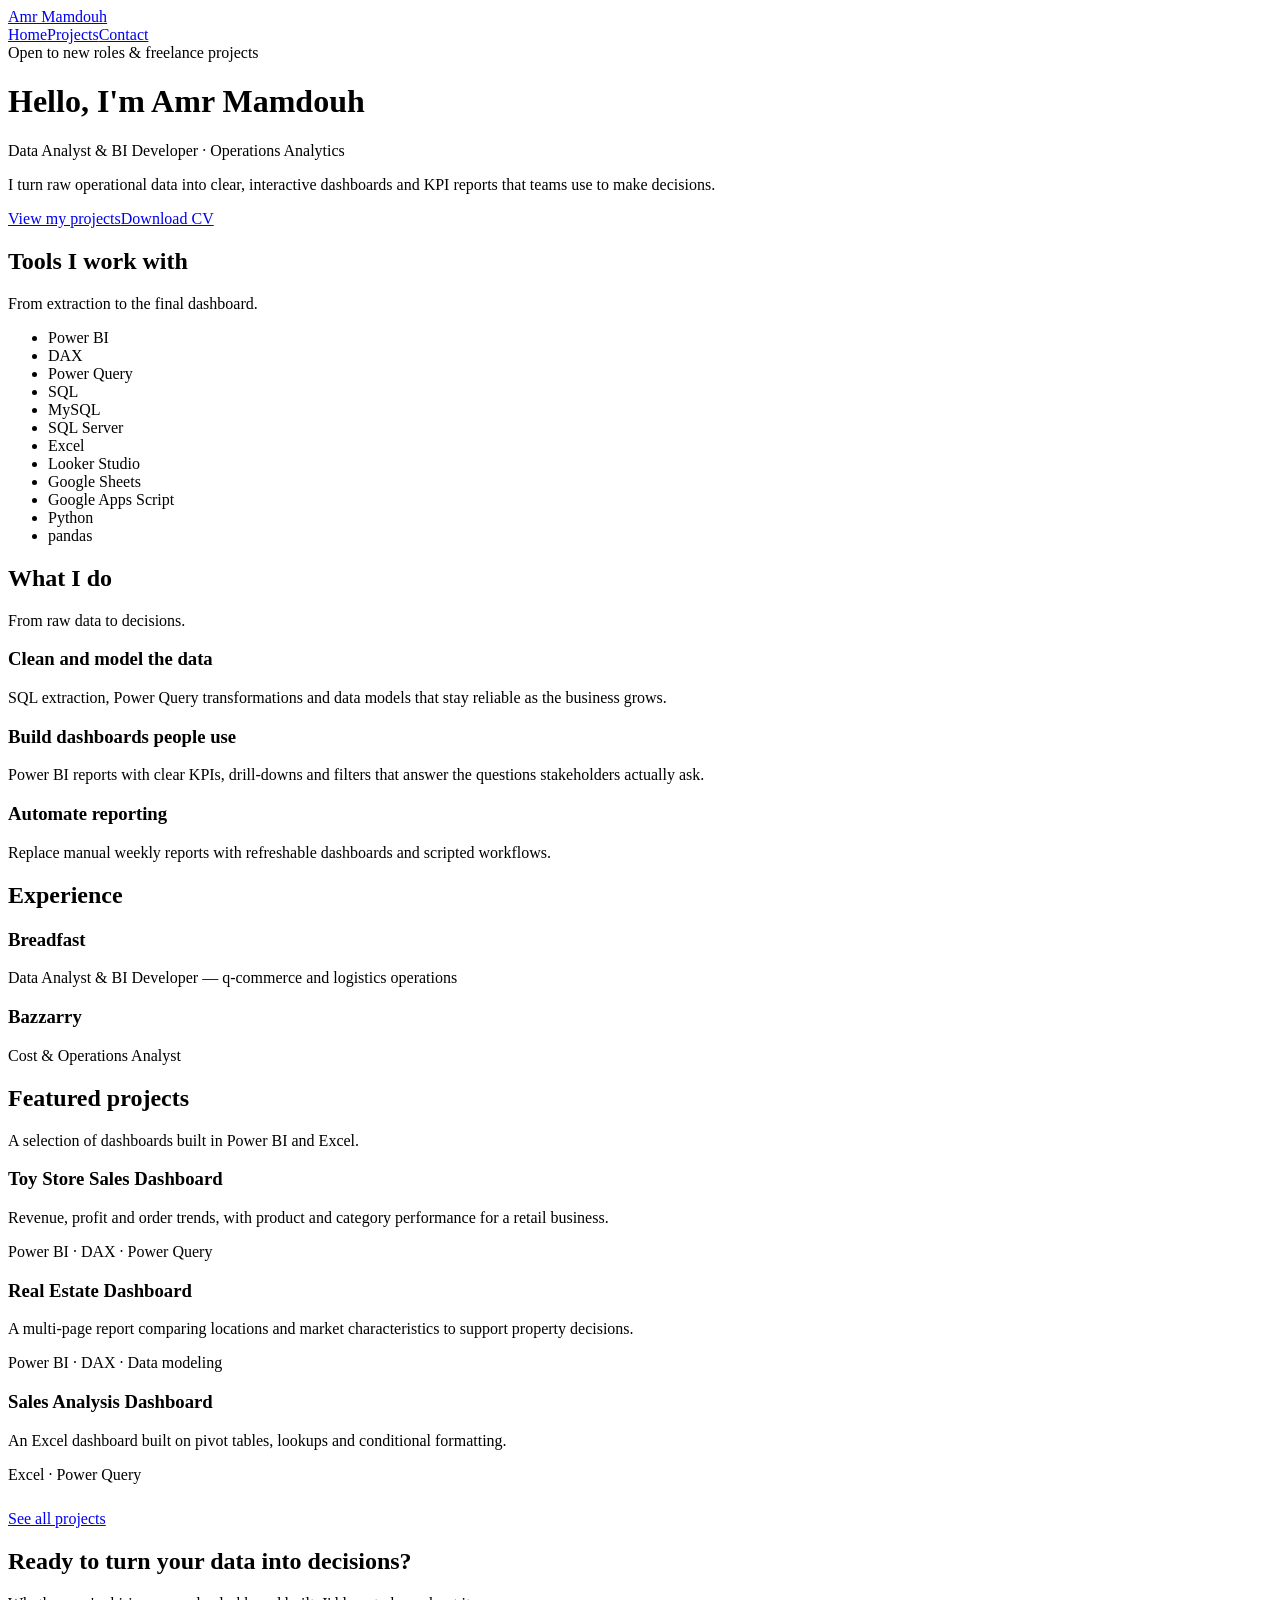
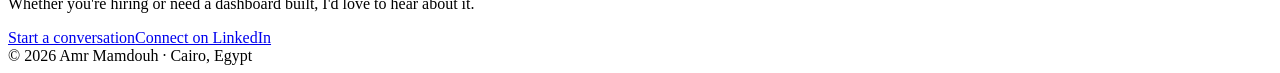
==== index.html @ 294afe12 "Add files via upload" ====
<!doctype html><html lang="en"><head><title>Amr Mamdouh | Data Analyst & BI Developer — Power BI, SQL, Excel</title><meta name="description" content="Portfolio of Amr Mamdouh, Data Analyst and BI Developer in Cairo. Power BI, SQL, Excel and Looker Studio dashboards that turn operational data into decisions."><meta charset="utf-8"><meta name="viewport" content="width=device-width, initial-scale=1.0"><meta name="theme-color" content="#0a1020"><link rel="preconnect" href="https://fonts.googleapis.com"><link rel="preconnect" href="https://fonts.gstatic.com" crossorigin><link href="https://fonts.googleapis.com/css2?family=Manrope:wght@400;600;700;800&display=swap" rel="stylesheet"><link rel="stylesheet" href="assets/style.css"></head><body>
<header class="site"><div class="wrap"><a class="brand" href="index.html">Amr Mamdouh</a><nav><a href="index.html" aria-current="page">Home</a><a href="projects.html" >Projects</a><a href="contact.html" >Contact</a></nav></div></header>
<main>
<div class="wrap hero">
<span class="badge">Open to new roles &amp; freelance projects</span>
<h1>Hello, I'm Amr Mamdouh</h1>
<p class="role">Data Analyst &amp; BI Developer · Operations Analytics</p>
<p class="lead">I turn raw operational data into clear, interactive dashboards and KPI reports that teams use to make decisions.</p>
<a class="btn primary" href="projects.html">View my projects</a><a class="btn" href="assets/Amr-Mamdouh-CV.pdf">Download CV</a>
</div>

<section><div class="wrap">
<h2>Tools I work with</h2>
<p class="sub">From extraction to the final dashboard.</p>
<ul class="chips"><li>Power BI</li><li>DAX</li><li>Power Query</li><li>SQL</li><li>MySQL</li><li>SQL Server</li><li>Excel</li><li>Looker Studio</li><li>Google Sheets</li><li>Google Apps Script</li><li>Python</li><li>pandas</li></ul>
</div></section>

<section><div class="wrap">
<h2>What I do</h2>
<p class="sub">From raw data to decisions.</p>
<div class="grid">
<div class="card"><h3>Clean and model the data</h3><p>SQL extraction, Power Query transformations and data models that stay reliable as the business grows.</p></div>
<div class="card"><h3>Build dashboards people use</h3><p>Power BI reports with clear KPIs, drill-downs and filters that answer the questions stakeholders actually ask.</p></div>
<div class="card"><h3>Automate reporting</h3><p>Replace manual weekly reports with refreshable dashboards and scripted workflows.</p></div>
</div></div></section>

<section><div class="wrap">
<h2>Experience</h2>
<div class="job"><div><h3>Breadfast</h3><p>Data Analyst &amp; BI Developer — q-commerce and logistics operations</p></div></div>
<div class="job"><div><h3>Bazzarry</h3><p>Cost &amp; Operations Analyst</p></div></div>
</div></section>

<section><div class="wrap">
<h2>Featured projects</h2>
<p class="sub">A selection of dashboards built in Power BI and Excel.</p>
<div class="grid">
<div class="card"><h3>Toy Store Sales Dashboard</h3><p>Revenue, profit and order trends, with product and category performance for a retail business.</p><div class="tools">Power BI · DAX · Power Query</div></div>
<div class="card"><h3>Real Estate Dashboard</h3><p>A multi-page report comparing locations and market characteristics to support property decisions.</p><div class="tools">Power BI · DAX · Data modeling</div></div>
<div class="card"><h3>Sales Analysis Dashboard</h3><p>An Excel dashboard built on pivot tables, lookups and conditional formatting.</p><div class="tools">Excel · Power Query</div></div>
</div>
<p style="margin-top:26px"><a class="btn" href="projects.html">See all projects</a></p>
</div></section>

<section class="cta"><div class="wrap">
<h2>Ready to turn your data into decisions?</h2>
<p class="sub">Whether you're hiring or need a dashboard built, I'd love to hear about it.</p>
<a class="btn primary" href="contact.html">Start a conversation</a><a class="btn" href="https://www.linkedin.com/in/amrmamdouh99/">Connect on LinkedIn</a>
</div></section>
</main>
<footer><div class="wrap">© 2026 Amr Mamdouh · Cairo, Egypt</div></footer>
</body></html>
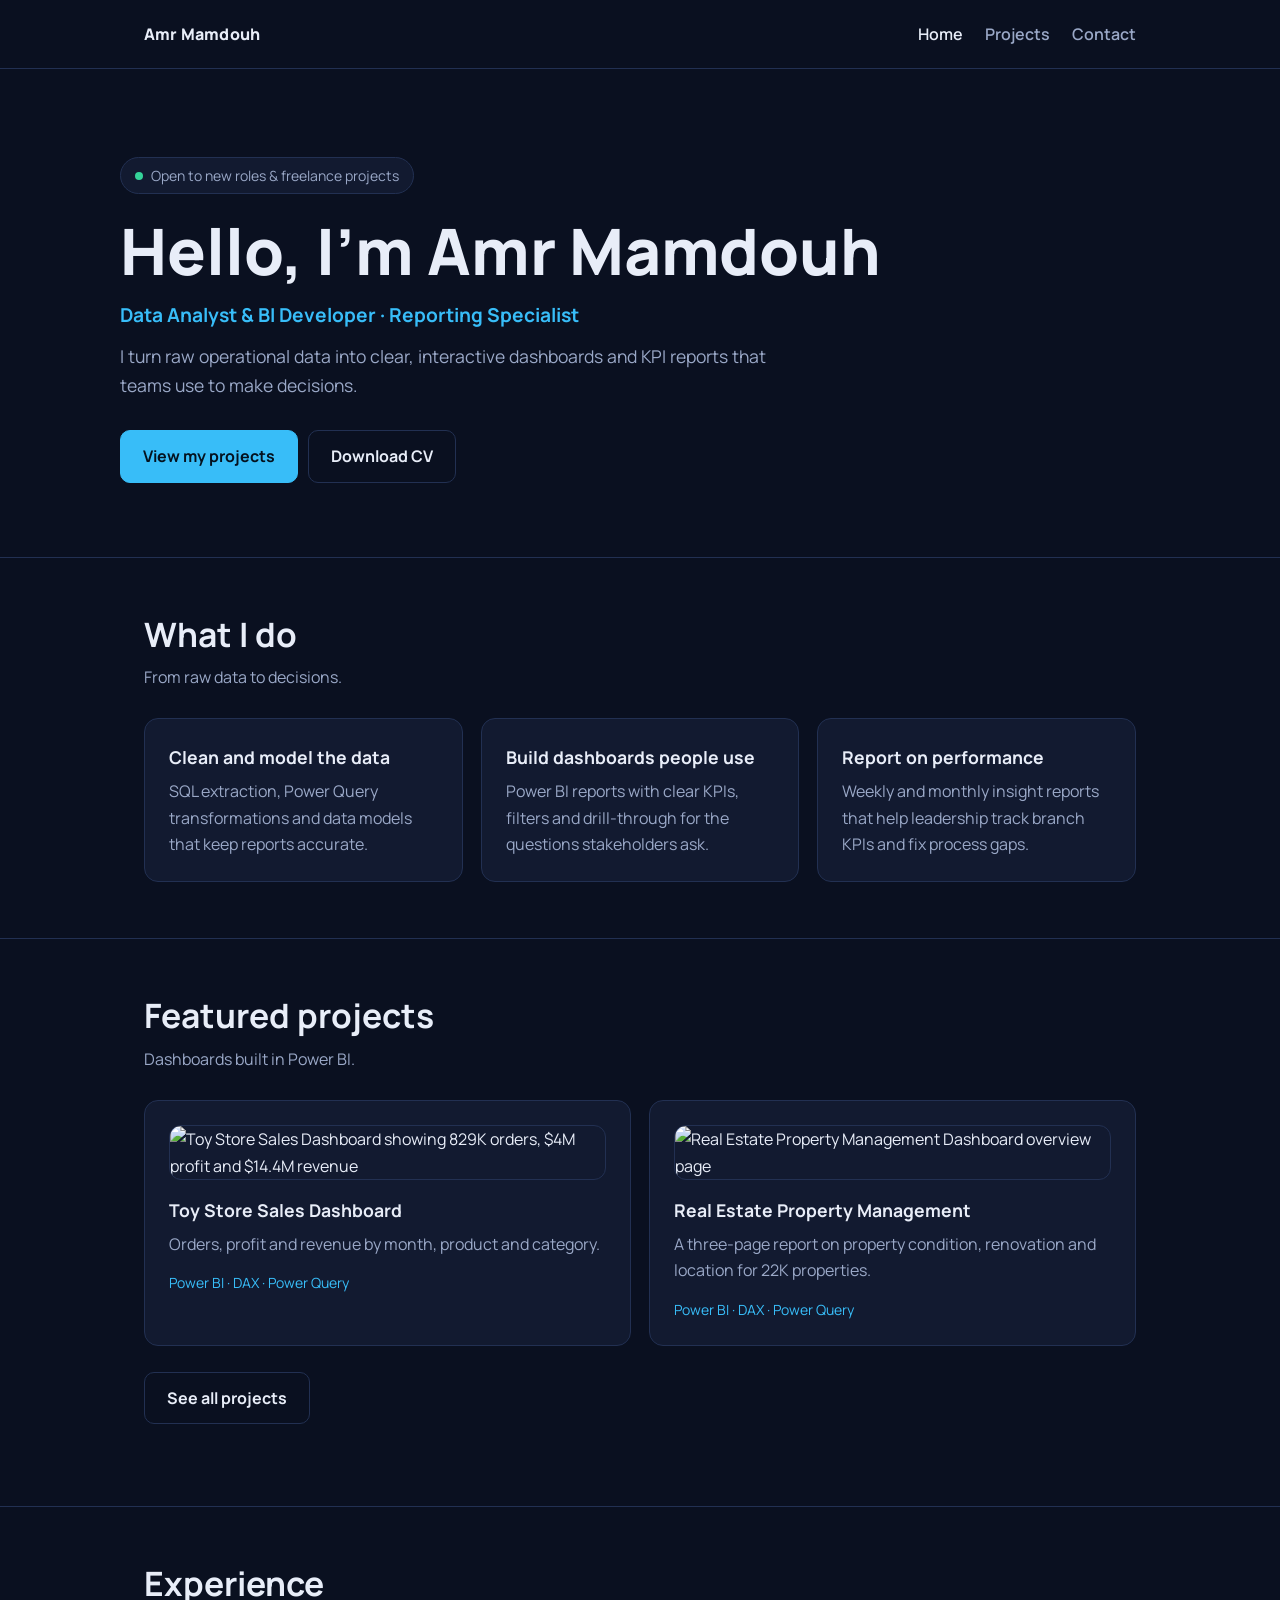
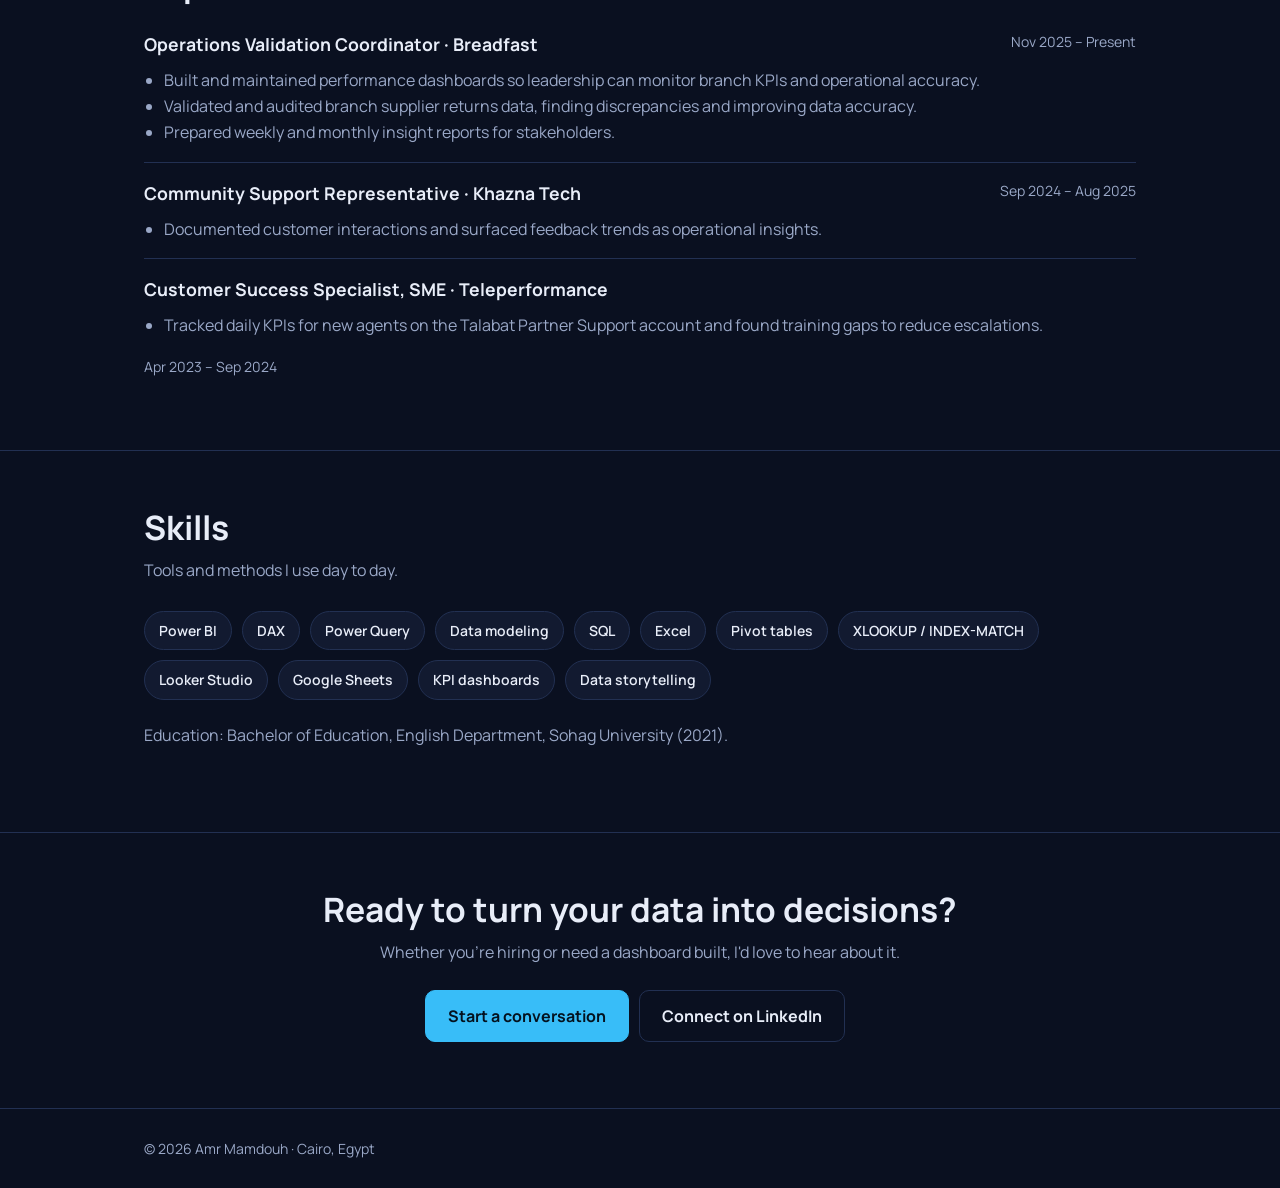
==== commit 90e4ff8f: "Add files via upload" ====
--- a/index.html
+++ b/index.html
@@ -1,44 +1,48 @@
-<!doctype html><html lang="en"><head><title>Amr Mamdouh | Data Analyst & BI Developer — Power BI, SQL, Excel</title><meta name="description" content="Portfolio of Amr Mamdouh, Data Analyst and BI Developer in Cairo. Power BI, SQL, Excel and Looker Studio dashboards that turn operational data into decisions."><meta charset="utf-8"><meta name="viewport" content="width=device-width, initial-scale=1.0"><meta name="theme-color" content="#0a1020"><link rel="preconnect" href="https://fonts.googleapis.com"><link rel="preconnect" href="https://fonts.gstatic.com" crossorigin><link href="https://fonts.googleapis.com/css2?family=Manrope:wght@400;600;700;800&display=swap" rel="stylesheet"><link rel="stylesheet" href="assets/style.css"></head><body>
+<!doctype html><html lang="en"><head><title>Amr Mamdouh | Data Analyst & BI Developer — Power BI, SQL, Excel</title><meta name="description" content="Portfolio of Amr Mamdouh, Data Analyst and BI Developer in Cairo. Power BI, SQL and Excel dashboards that turn operational data into decisions."><meta charset="utf-8"><meta name="viewport" content="width=device-width, initial-scale=1.0"><meta name="theme-color" content="#0a1020"><link rel="preconnect" href="https://fonts.googleapis.com"><link rel="preconnect" href="https://fonts.gstatic.com" crossorigin><link href="https://fonts.googleapis.com/css2?family=Manrope:wght@400;600;700;800&display=swap" rel="stylesheet"><link rel="stylesheet" href="style.css"></head><body>
 <header class="site"><div class="wrap"><a class="brand" href="index.html">Amr Mamdouh</a><nav><a href="index.html" aria-current="page">Home</a><a href="projects.html" >Projects</a><a href="contact.html" >Contact</a></nav></div></header>
 <main>
 <div class="wrap hero">
 <span class="badge">Open to new roles &amp; freelance projects</span>
 <h1>Hello, I'm Amr Mamdouh</h1>
-<p class="role">Data Analyst &amp; BI Developer · Operations Analytics</p>
+<p class="role">Data Analyst &amp; BI Developer · Reporting Specialist</p>
 <p class="lead">I turn raw operational data into clear, interactive dashboards and KPI reports that teams use to make decisions.</p>
 <a class="btn primary" href="projects.html">View my projects</a><a class="btn" href="assets/Amr-Mamdouh-CV.pdf">Download CV</a>
 </div>
 
 <section><div class="wrap">
-<h2>Tools I work with</h2>
-<p class="sub">From extraction to the final dashboard.</p>
-<ul class="chips"><li>Power BI</li><li>DAX</li><li>Power Query</li><li>SQL</li><li>MySQL</li><li>SQL Server</li><li>Excel</li><li>Looker Studio</li><li>Google Sheets</li><li>Google Apps Script</li><li>Python</li><li>pandas</li></ul>
+<h2>What I do</h2>
+<p class="sub">From raw data to decisions.</p>
+<div class="grid">
+<div class="card"><h3>Clean and model the data</h3><p>SQL extraction, Power Query transformations and data models that keep reports accurate.</p></div>
+<div class="card"><h3>Build dashboards people use</h3><p>Power BI reports with clear KPIs, filters and drill-through for the questions stakeholders ask.</p></div>
+<div class="card"><h3>Report on performance</h3><p>Weekly and monthly insight reports that help leadership track branch KPIs and fix process gaps.</p></div>
+</div></div></section>
+
+<section><div class="wrap">
+<h2>Featured projects</h2>
+<p class="sub">Dashboards built in Power BI.</p>
+<div class="grid">
+<div class="card"><img class="shot" src="assets/img/toy-store.jpg" alt="Toy Store Sales Dashboard showing 829K orders, $4M profit and $14.4M revenue" loading="lazy"><h3>Toy Store Sales Dashboard</h3><p>Orders, profit and revenue by month, product and category.</p><div class="tools">Power BI · DAX · Power Query</div></div>
+<div class="card"><img class="shot" src="assets/img/realestate-overview.jpg" alt="Real Estate Property Management Dashboard overview page" loading="lazy"><h3>Real Estate Property Management</h3><p>A three-page report on property condition, renovation and location for 22K properties.</p><div class="tools">Power BI · DAX · Power Query</div></div>
+</div>
+<p style="margin-top:26px"><a class="btn" href="projects.html">See all projects</a></p>
 </div></section>
 
 <section><div class="wrap">
-<h2>What I do</h2>
-<p class="sub">From raw data to decisions.</p>
-<div class="grid">
-<div class="card"><h3>Clean and model the data</h3><p>SQL extraction, Power Query transformations and data models that stay reliable as the business grows.</p></div>
-<div class="card"><h3>Build dashboards people use</h3><p>Power BI reports with clear KPIs, drill-downs and filters that answer the questions stakeholders actually ask.</p></div>
-<div class="card"><h3>Automate reporting</h3><p>Replace manual weekly reports with refreshable dashboards and scripted workflows.</p></div>
-</div></div></section>
-
-<section><div class="wrap">
 <h2>Experience</h2>
-<div class="job"><div><h3>Breadfast</h3><p>Data Analyst &amp; BI Developer — q-commerce and logistics operations</p></div></div>
-<div class="job"><div><h3>Bazzarry</h3><p>Cost &amp; Operations Analyst</p></div></div>
+<div class="job"><div><h3>Operations Validation Coordinator · Breadfast</h3>
+<ul><li>Built and maintained performance dashboards so leadership can monitor branch KPIs and operational accuracy.</li><li>Validated and audited branch supplier returns data, finding discrepancies and improving data accuracy.</li><li>Prepared weekly and monthly insight reports for stakeholders.</li></ul></div><span class="when">Nov 2025 – Present</span></div>
+<div class="job"><div><h3>Community Support Representative · Khazna Tech</h3>
+<ul><li>Documented customer interactions and surfaced feedback trends as operational insights.</li></ul></div><span class="when">Sep 2024 – Aug 2025</span></div>
+<div class="job"><div><h3>Customer Success Specialist, SME · Teleperformance</h3>
+<ul><li>Tracked daily KPIs for new agents on the Talabat Partner Support account and found training gaps to reduce escalations.</li></ul></div><span class="when">Apr 2023 – Sep 2024</span></div>
 </div></section>
 
 <section><div class="wrap">
-<h2>Featured projects</h2>
-<p class="sub">A selection of dashboards built in Power BI and Excel.</p>
-<div class="grid">
-<div class="card"><h3>Toy Store Sales Dashboard</h3><p>Revenue, profit and order trends, with product and category performance for a retail business.</p><div class="tools">Power BI · DAX · Power Query</div></div>
-<div class="card"><h3>Real Estate Dashboard</h3><p>A multi-page report comparing locations and market characteristics to support property decisions.</p><div class="tools">Power BI · DAX · Data modeling</div></div>
-<div class="card"><h3>Sales Analysis Dashboard</h3><p>An Excel dashboard built on pivot tables, lookups and conditional formatting.</p><div class="tools">Excel · Power Query</div></div>
-</div>
-<p style="margin-top:26px"><a class="btn" href="projects.html">See all projects</a></p>
+<h2>Skills</h2>
+<p class="sub">Tools and methods I use day to day.</p>
+<ul class="chips"><li>Power BI</li><li>DAX</li><li>Power Query</li><li>Data modeling</li><li>SQL</li><li>Excel</li><li>Pivot tables</li><li>XLOOKUP / INDEX-MATCH</li><li>Looker Studio</li><li>Google Sheets</li><li>KPI dashboards</li><li>Data storytelling</li></ul>
+<p class="sub" style="margin-top:22px">Education: Bachelor of Education, English Department, Sohag University (2021).</p>
 </div></section>
 
 <section class="cta"><div class="wrap">
--- a/style.css
+++ b/style.css
@@ -0,0 +1,51 @@
+:root{--bg:#0a1020;--surface:#121a30;--line:#223052;--text:#e8edf8;--muted:#9aa8c7;--accent:#38bdf8;--accent-ink:#04121f}
+*{box-sizing:border-box}
+html{scroll-behavior:smooth}
+body{margin:0;background:var(--bg);color:var(--text);font:16px/1.65 "Manrope",system-ui,-apple-system,"Segoe UI",Roboto,sans-serif}
+a{color:inherit}
+.wrap{max-width:1040px;margin:0 auto;padding:0 24px}
+header.site{border-bottom:1px solid var(--line)}
+header.site .wrap{display:flex;align-items:center;justify-content:space-between;height:68px}
+.brand{font-weight:800;text-decoration:none;letter-spacing:.2px}
+nav a{margin-left:22px;text-decoration:none;color:var(--muted);font-weight:600}
+nav a:hover,nav a[aria-current]{color:var(--text)}
+a:focus-visible,button:focus-visible{outline:2px solid var(--accent);outline-offset:3px;border-radius:4px}
+.hero{padding:88px 0 64px}
+.badge{display:inline-flex;align-items:center;gap:8px;border:1px solid var(--line);background:var(--surface);padding:6px 14px;border-radius:999px;color:var(--muted);font-size:14px}
+.badge::before{content:"";width:8px;height:8px;border-radius:50%;background:#34d399}
+h1{font-size:clamp(2.4rem,6vw,4rem);line-height:1.1;margin:22px 0 14px;font-weight:800}
+h2{font-size:clamp(1.6rem,3.5vw,2.1rem);margin:0 0 10px;line-height:1.2}
+h3{margin:0 0 6px;font-size:1.1rem}
+.role{font-size:1.2rem;font-weight:700;color:var(--accent);margin:0 0 10px}
+.lead{max-width:60ch;color:var(--muted);font-size:1.1rem;margin:0 0 30px}
+.btn{display:inline-block;padding:12px 22px;border-radius:10px;font-weight:700;text-decoration:none;border:1px solid var(--line);margin:0 10px 10px 0}
+.btn.primary{background:var(--accent);color:var(--accent-ink);border-color:var(--accent)}
+.btn:hover{border-color:var(--accent)}
+section{padding:56px 0;border-top:1px solid var(--line)}
+.sub{color:var(--muted);max-width:60ch;margin:0 0 28px}
+.grid{display:grid;gap:18px;grid-template-columns:repeat(auto-fit,minmax(260px,1fr))}
+.card{background:var(--surface);border:1px solid var(--line);border-radius:14px;padding:24px}
+.card p{margin:0;color:var(--muted)}
+.card .tools{margin-top:14px;font-size:14px;color:var(--accent)}
+.card a.more{display:inline-block;margin-top:14px;color:var(--accent);font-weight:700;text-decoration:none}
+.chips{display:flex;flex-wrap:wrap;gap:10px;padding:0;margin:0;list-style:none}
+.chips li{border:1px solid var(--line);background:var(--surface);padding:7px 14px;border-radius:999px;font-size:14px;font-weight:600}
+.job{display:flex;justify-content:space-between;gap:16px;flex-wrap:wrap;padding:16px 0;border-bottom:1px solid var(--line)}
+.job:last-child{border-bottom:0}
+.job p{margin:0;color:var(--muted)}
+.cta{text-align:center}
+.cta .sub{margin:0 auto 24px}
+.proj{padding:40px 0;border-top:1px solid var(--line)}
+.proj:first-of-type{border-top:0}
+.proj ul{margin:8px 0 0;padding-left:20px;color:var(--muted)}
+.cols{display:grid;gap:28px;grid-template-columns:repeat(auto-fit,minmax(260px,1fr));margin-top:18px}
+.cols h3{color:var(--text)}
+.contact-list{list-style:none;padding:0;margin:0;display:grid;gap:14px}
+.contact-list a{color:var(--accent);font-weight:700}
+footer{border-top:1px solid var(--line);padding:28px 0;color:var(--muted);font-size:14px}
+@media(max-width:560px){nav a{margin-left:14px}.hero{padding-top:56px}}
+.shot{display:block;width:100%;height:auto;border-radius:12px;border:1px solid var(--line);margin:0 0 16px}
+.pair{display:grid;gap:16px;grid-template-columns:repeat(auto-fit,minmax(260px,1fr));margin-bottom:8px}
+.pair .shot{margin:0}
+.job ul{margin:8px 0 0;padding-left:20px;color:var(--muted)}
+.job .when{color:var(--muted);font-size:14px;white-space:nowrap}
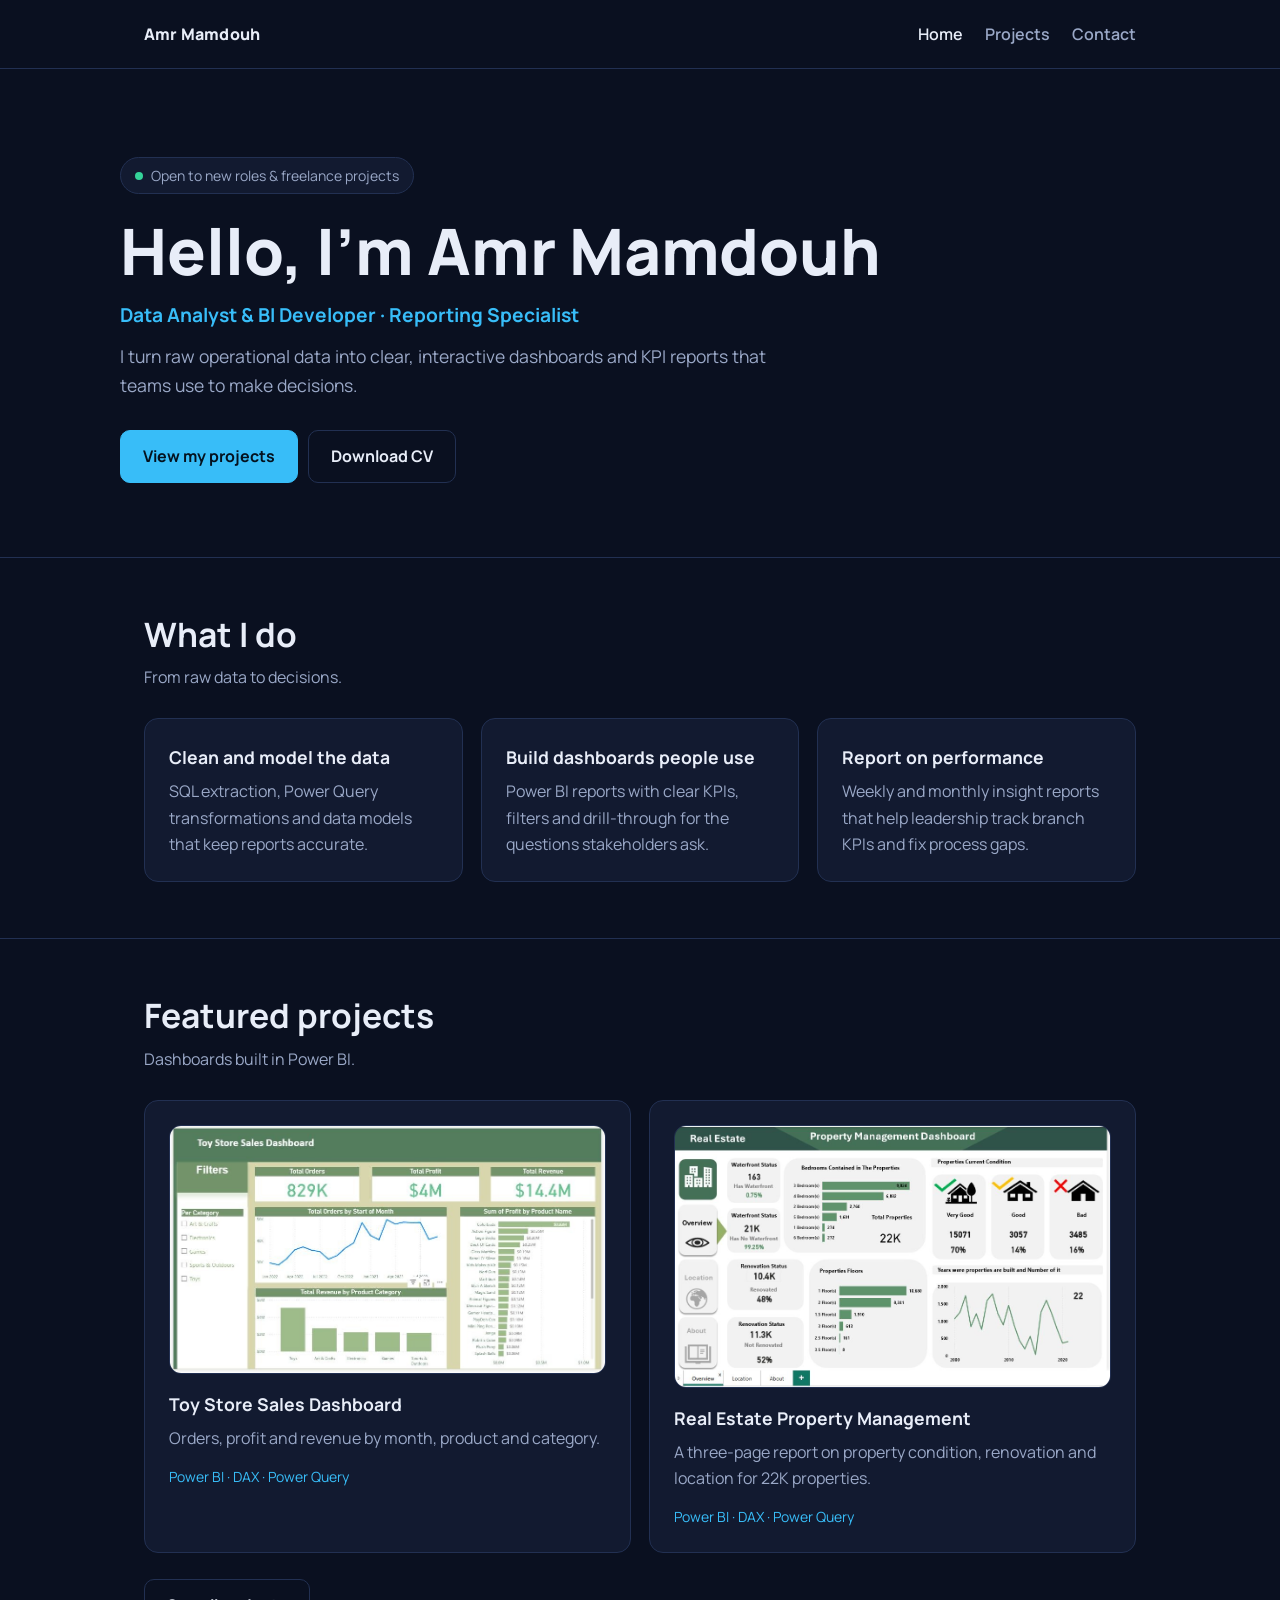
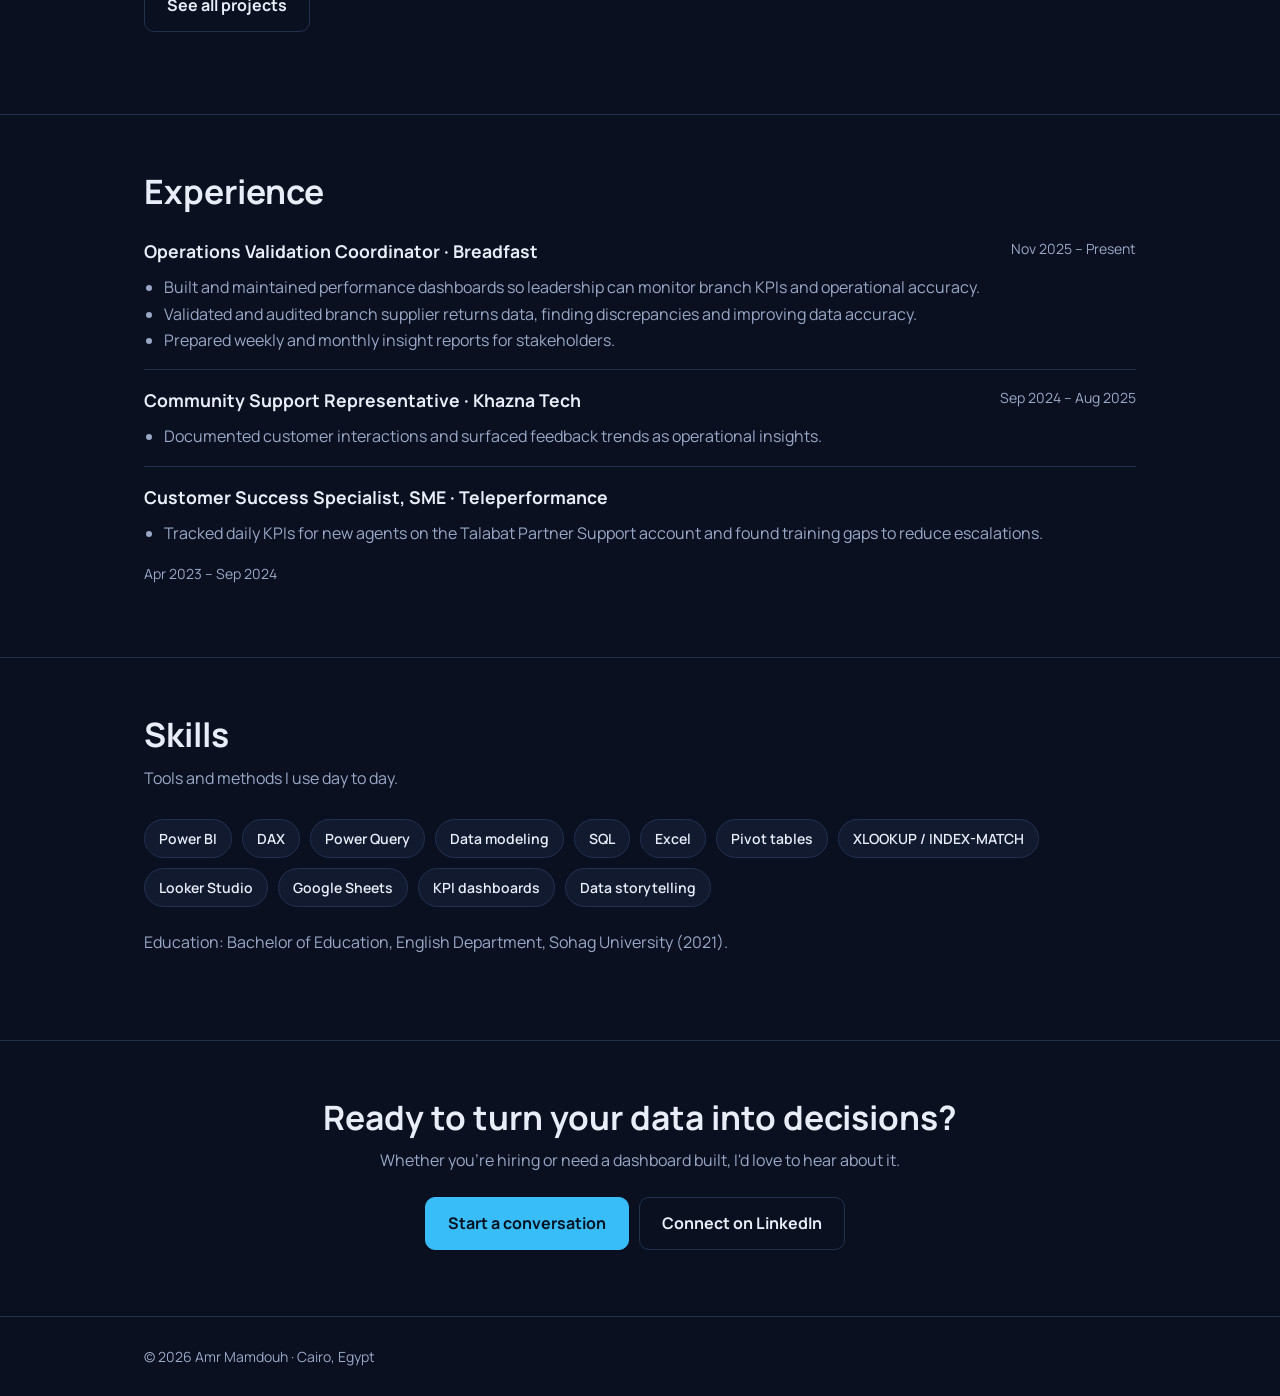
==== commit ceda1622: "Add files via upload" ====
--- a/index.html
+++ b/index.html
@@ -6,7 +6,7 @@
 <h1>Hello, I'm Amr Mamdouh</h1>
 <p class="role">Data Analyst &amp; BI Developer · Reporting Specialist</p>
 <p class="lead">I turn raw operational data into clear, interactive dashboards and KPI reports that teams use to make decisions.</p>
-<a class="btn primary" href="projects.html">View my projects</a><a class="btn" href="assets/Amr-Mamdouh-CV.pdf">Download CV</a>
+<a class="btn primary" href="projects.html">View my projects</a><a class="btn" href="Amr-Mamdouh-CV.pdf">Download CV</a>
 </div>
 
 <section><div class="wrap">
@@ -22,8 +22,8 @@
 <h2>Featured projects</h2>
 <p class="sub">Dashboards built in Power BI.</p>
 <div class="grid">
-<div class="card"><img class="shot" src="assets/img/toy-store.jpg" alt="Toy Store Sales Dashboard showing 829K orders, $4M profit and $14.4M revenue" loading="lazy"><h3>Toy Store Sales Dashboard</h3><p>Orders, profit and revenue by month, product and category.</p><div class="tools">Power BI · DAX · Power Query</div></div>
-<div class="card"><img class="shot" src="assets/img/realestate-overview.jpg" alt="Real Estate Property Management Dashboard overview page" loading="lazy"><h3>Real Estate Property Management</h3><p>A three-page report on property condition, renovation and location for 22K properties.</p><div class="tools">Power BI · DAX · Power Query</div></div>
+<div class="card"><img class="shot" src="toy-store.jpg" alt="Toy Store Sales Dashboard showing 829K orders, $4M profit and $14.4M revenue" loading="lazy"><h3>Toy Store Sales Dashboard</h3><p>Orders, profit and revenue by month, product and category.</p><div class="tools">Power BI · DAX · Power Query</div></div>
+<div class="card"><img class="shot" src="realestate-overview.jpg" alt="Real Estate Property Management Dashboard overview page" loading="lazy"><h3>Real Estate Property Management</h3><p>A three-page report on property condition, renovation and location for 22K properties.</p><div class="tools">Power BI · DAX · Power Query</div></div>
 </div>
 <p style="margin-top:26px"><a class="btn" href="projects.html">See all projects</a></p>
 </div></section>
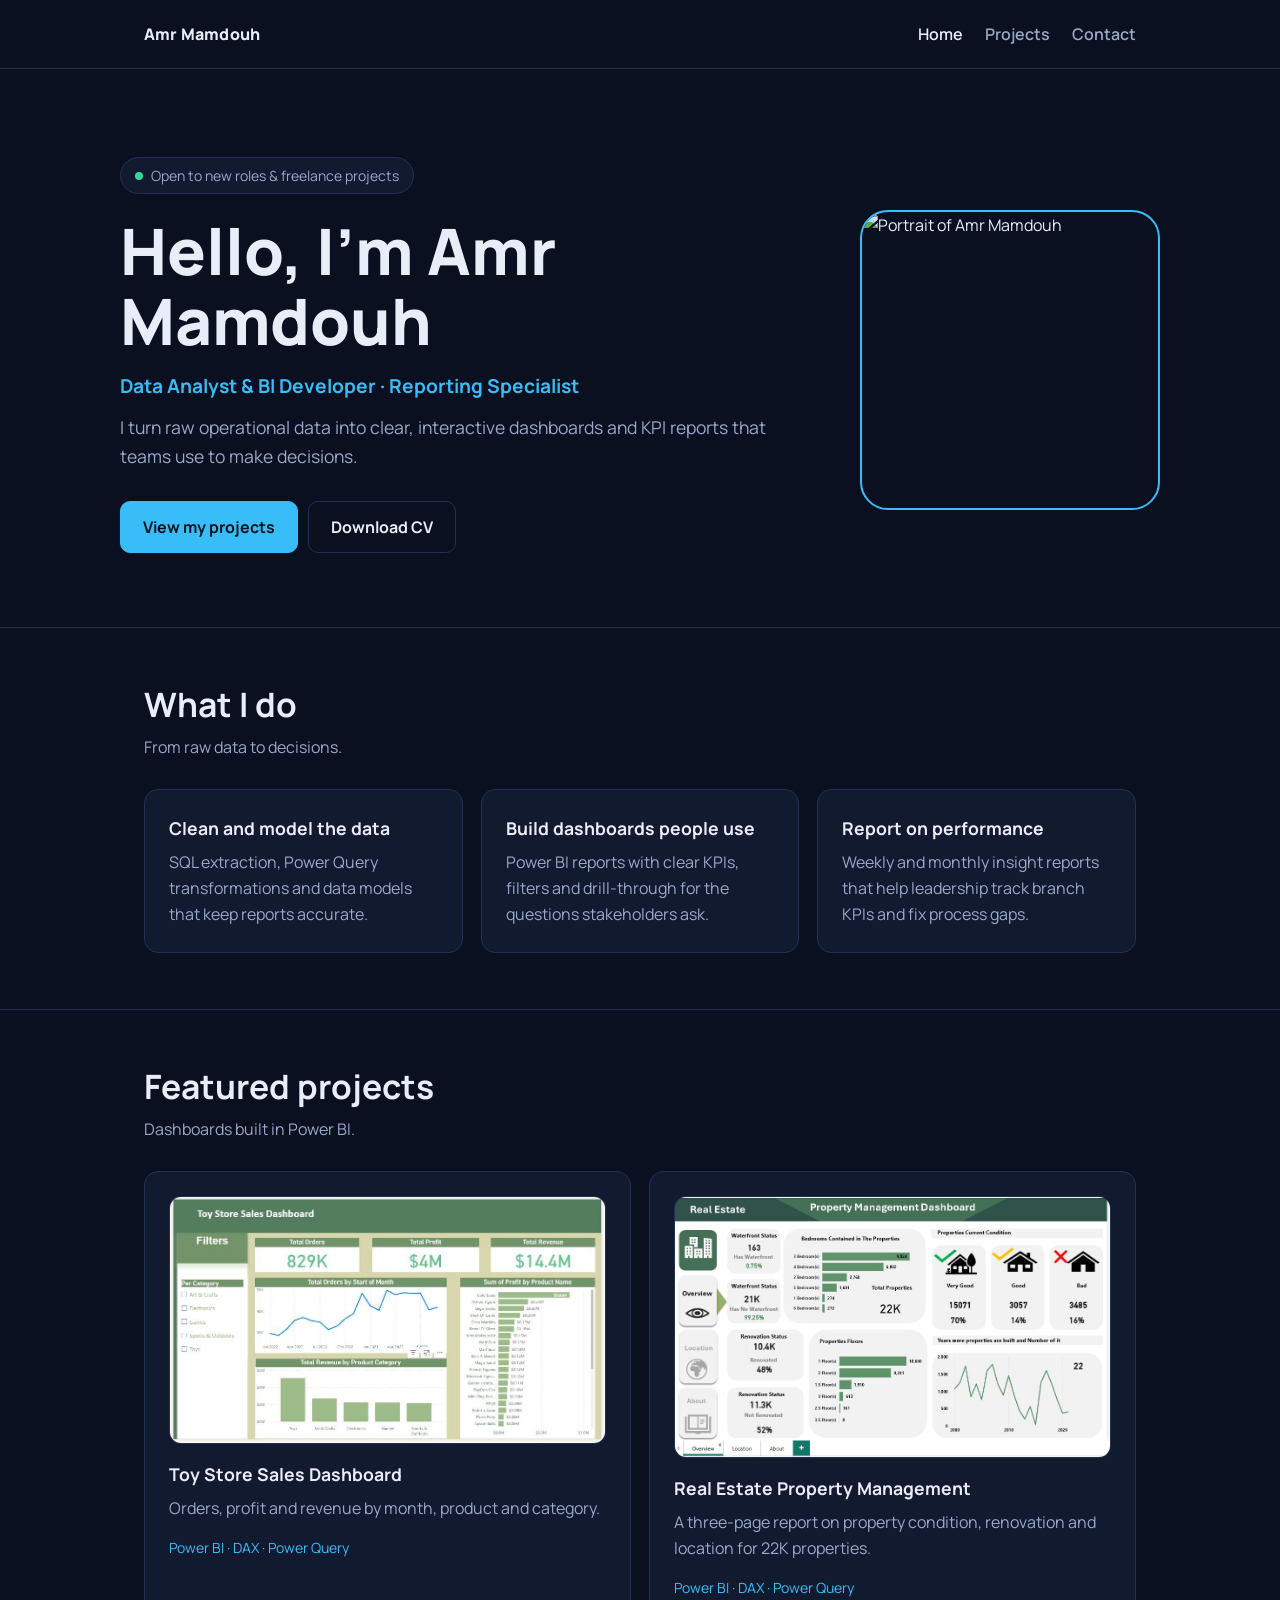
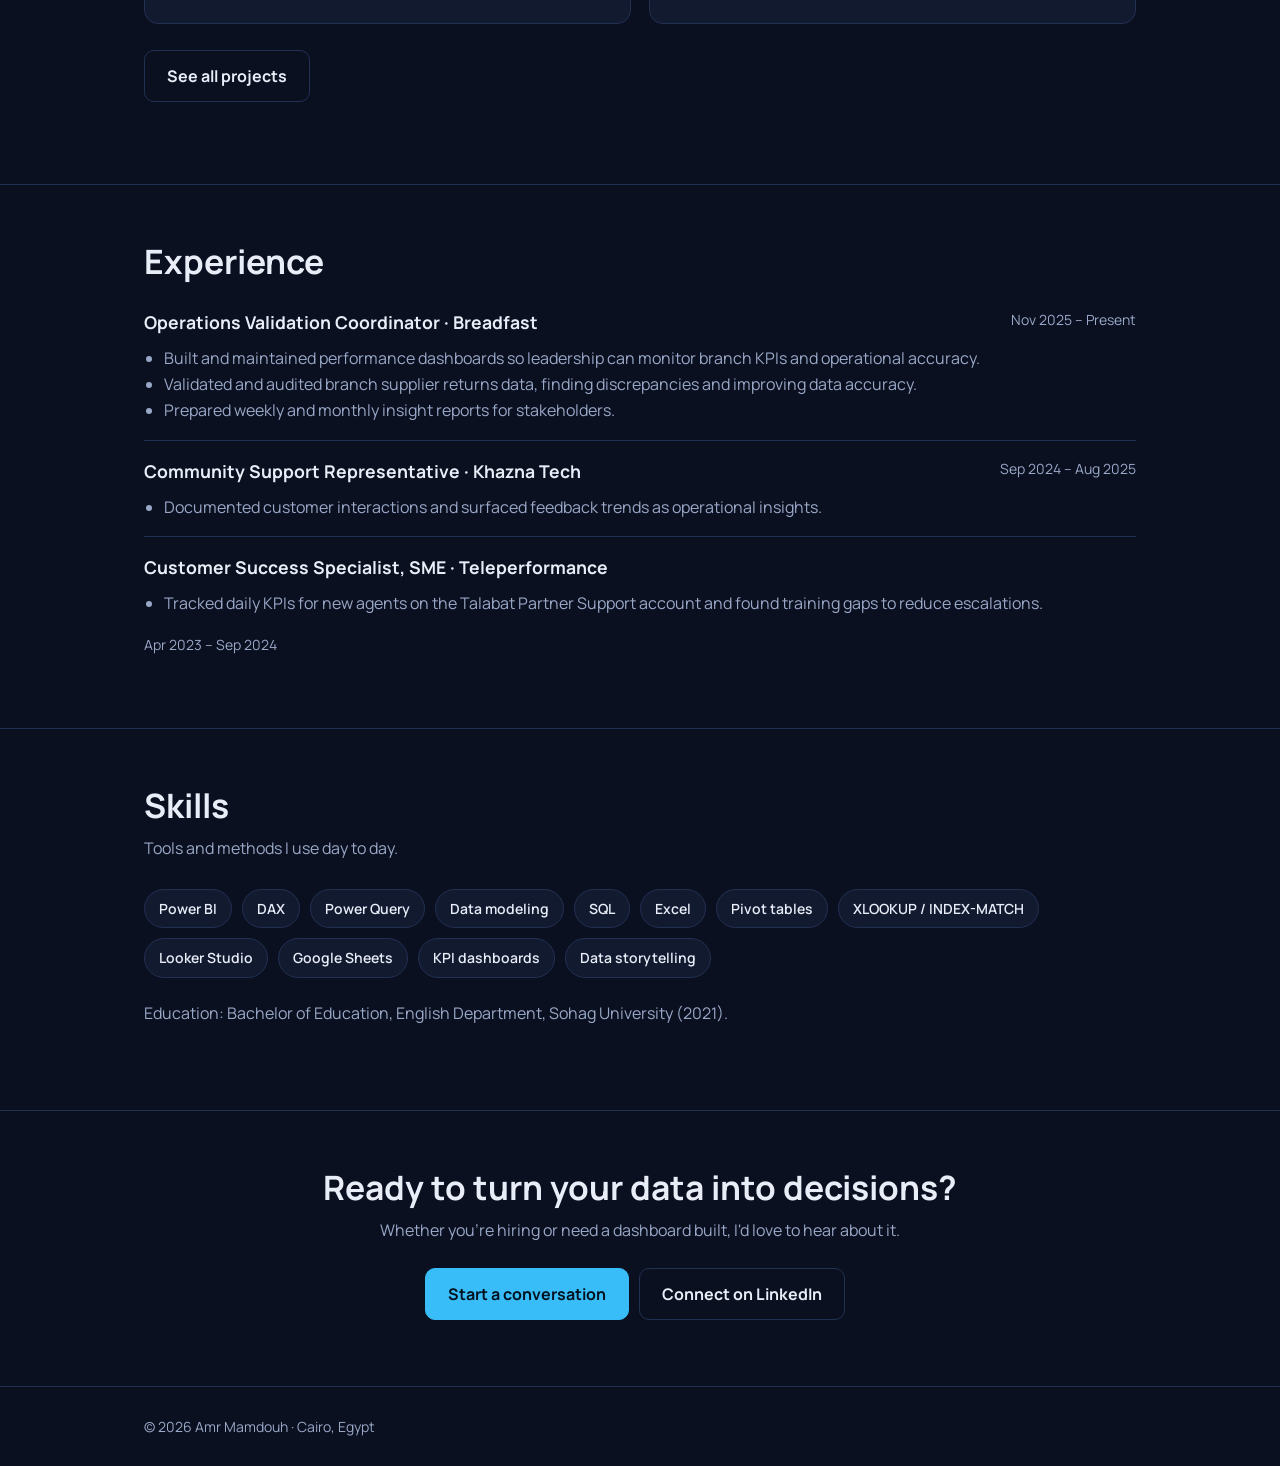
==== commit cab09c0b: "Add files via upload" ====
--- a/index.html
+++ b/index.html
@@ -1,12 +1,15 @@
 <!doctype html><html lang="en"><head><title>Amr Mamdouh | Data Analyst & BI Developer — Power BI, SQL, Excel</title><meta name="description" content="Portfolio of Amr Mamdouh, Data Analyst and BI Developer in Cairo. Power BI, SQL and Excel dashboards that turn operational data into decisions."><meta charset="utf-8"><meta name="viewport" content="width=device-width, initial-scale=1.0"><meta name="theme-color" content="#0a1020"><link rel="preconnect" href="https://fonts.googleapis.com"><link rel="preconnect" href="https://fonts.gstatic.com" crossorigin><link href="https://fonts.googleapis.com/css2?family=Manrope:wght@400;600;700;800&display=swap" rel="stylesheet"><link rel="stylesheet" href="style.css"></head><body>
 <header class="site"><div class="wrap"><a class="brand" href="index.html">Amr Mamdouh</a><nav><a href="index.html" aria-current="page">Home</a><a href="projects.html" >Projects</a><a href="contact.html" >Contact</a></nav></div></header>
 <main>
-<div class="wrap hero">
+<div class="wrap hero hero-grid">
+<div class="hero-text">
 <span class="badge">Open to new roles &amp; freelance projects</span>
 <h1>Hello, I'm Amr Mamdouh</h1>
 <p class="role">Data Analyst &amp; BI Developer · Reporting Specialist</p>
 <p class="lead">I turn raw operational data into clear, interactive dashboards and KPI reports that teams use to make decisions.</p>
 <a class="btn primary" href="projects.html">View my projects</a><a class="btn" href="Amr-Mamdouh-CV.pdf">Download CV</a>
+</div>
+<img class="portrait" src="photo.jpg" alt="Portrait of Amr Mamdouh" width="320" height="320">
 </div>
 
 <section><div class="wrap">
--- a/style.css
+++ b/style.css
@@ -49,3 +49,7 @@
 .pair .shot{margin:0}
 .job ul{margin:8px 0 0;padding-left:20px;color:var(--muted)}
 .job .when{color:var(--muted);font-size:14px;white-space:nowrap}
+
+.hero-grid{display:grid;grid-template-columns:1fr 300px;gap:48px;align-items:center}
+.portrait{width:100%;height:auto;aspect-ratio:1;object-fit:cover;border-radius:28px;border:2px solid var(--accent);display:block}
+@media(max-width:760px){.hero-grid{grid-template-columns:1fr;gap:28px}.portrait{max-width:220px;order:-1}}
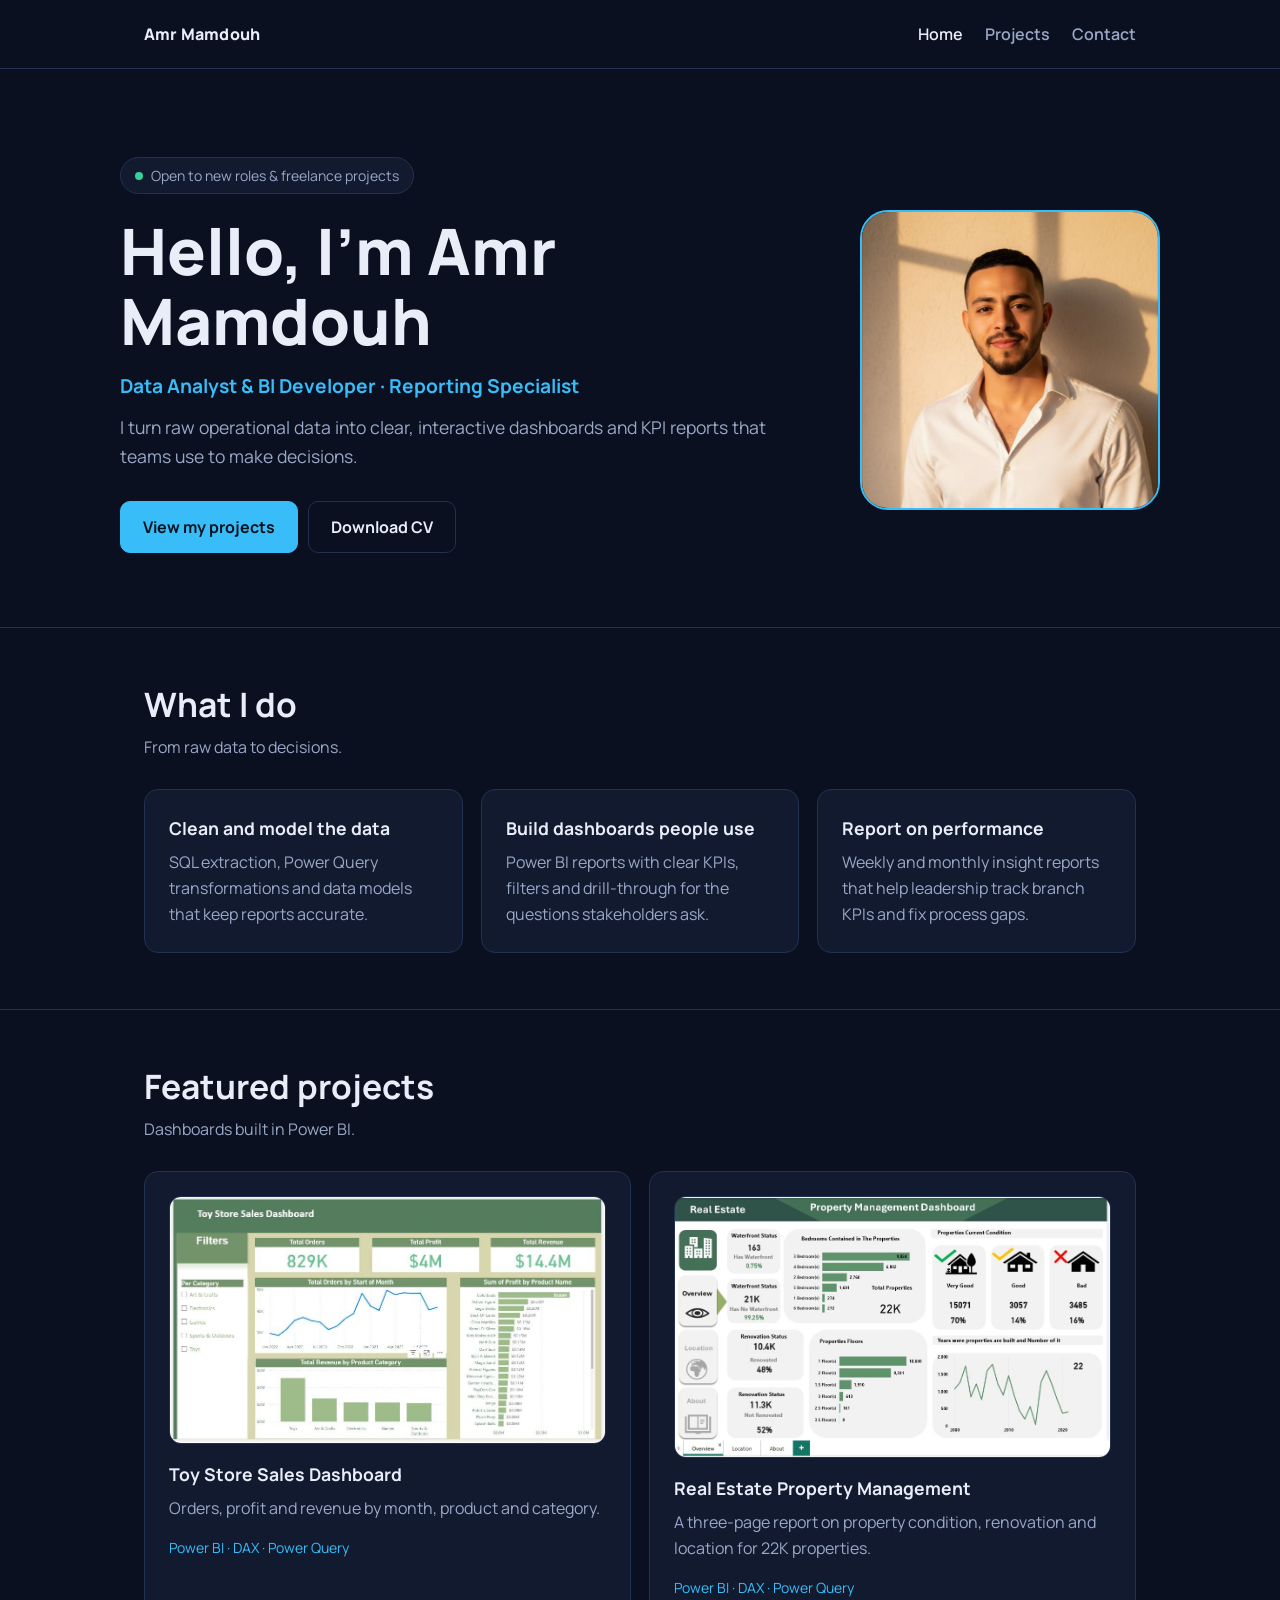
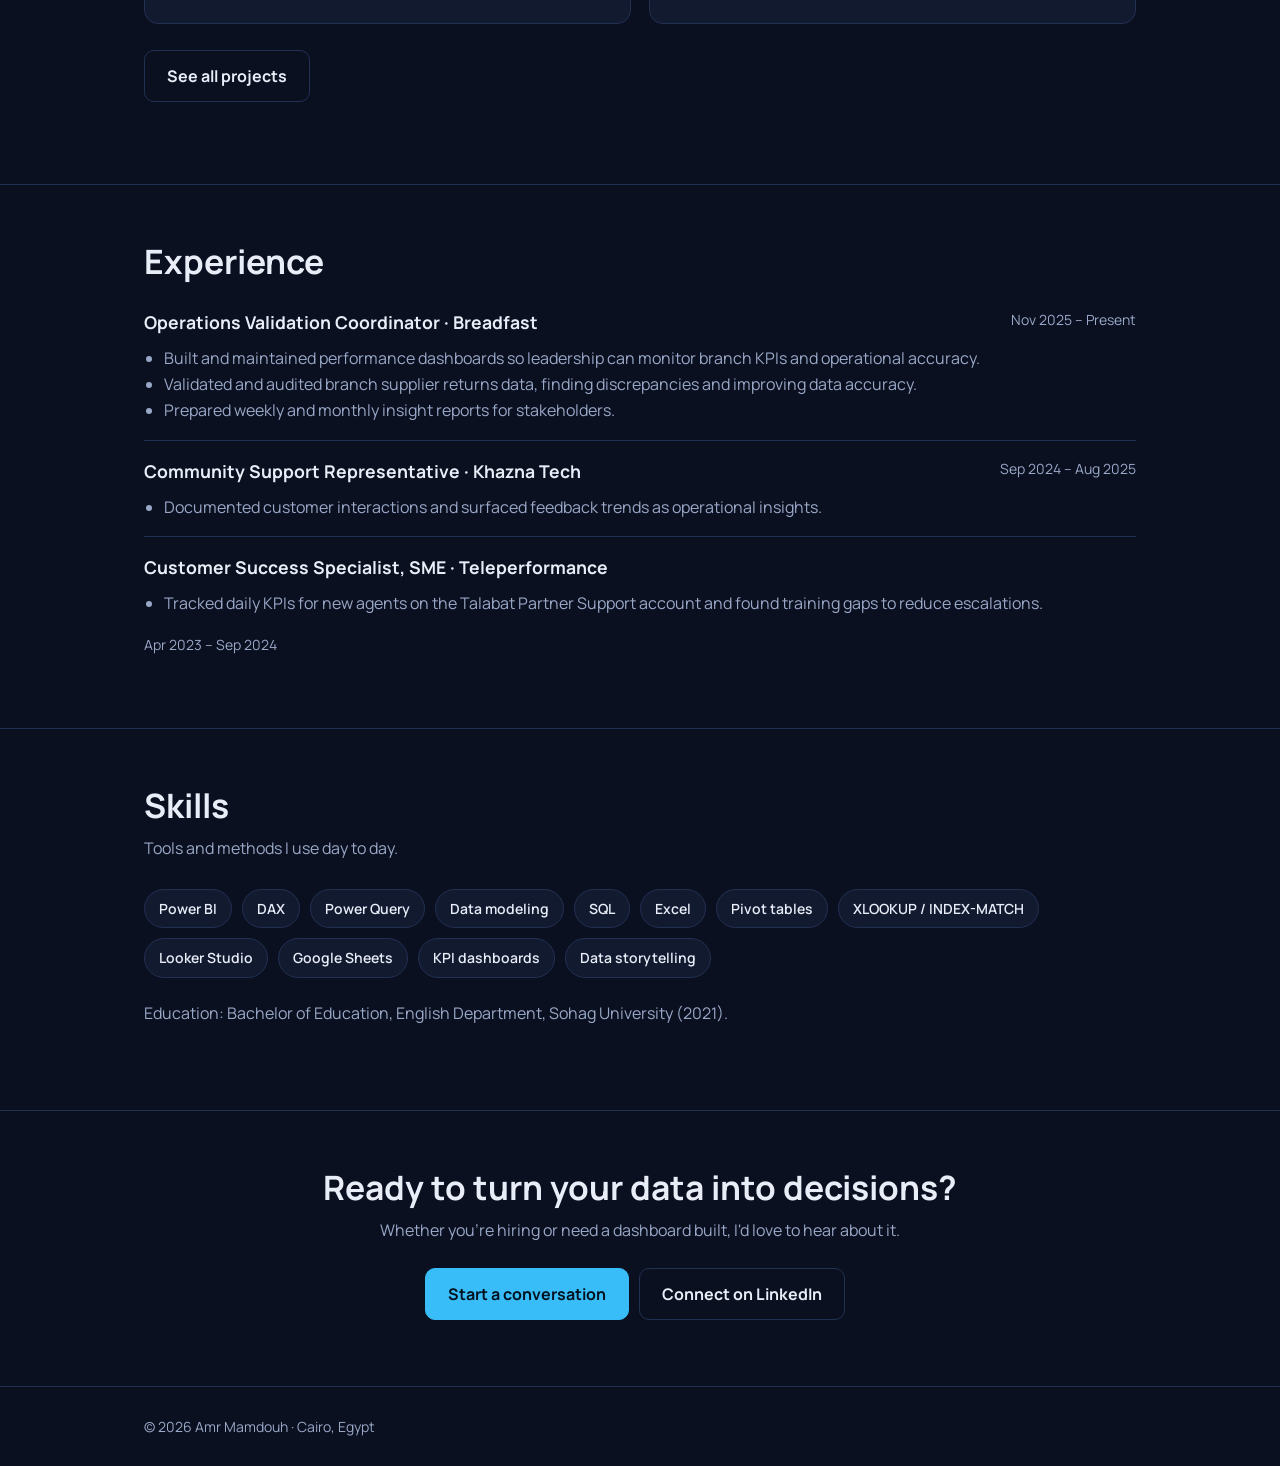
==== commit 334ce374: "Add files via upload" ====
--- a/index.html
+++ b/index.html
@@ -9,7 +9,7 @@
 <p class="lead">I turn raw operational data into clear, interactive dashboards and KPI reports that teams use to make decisions.</p>
 <a class="btn primary" href="projects.html">View my projects</a><a class="btn" href="Amr-Mamdouh-CV.pdf">Download CV</a>
 </div>
-<img class="portrait" src="photo.jpg" alt="Portrait of Amr Mamdouh" width="320" height="320">
+<img class="portrait" src="photo.png" alt="Portrait of Amr Mamdouh" width="320" height="320">
 </div>
 
 <section><div class="wrap">
